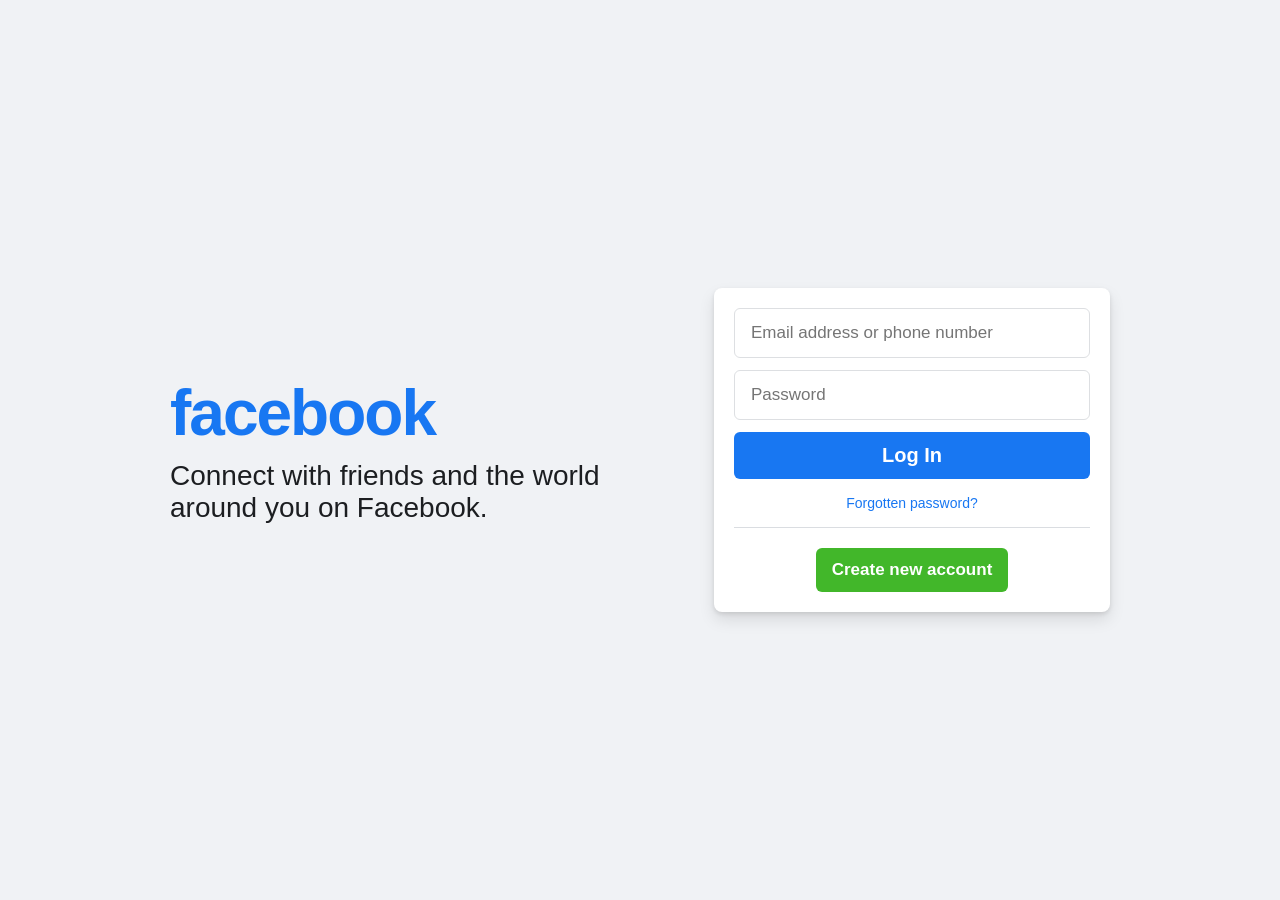
==== index.html @ 74189f56 "first commit" ====
<!DOCTYPE html>
<html lang="en">
<head>
    <meta charset="UTF-8">
    <meta name="viewport" content="width=device-width, initial-scale=1.0">
    <title>Facebook - log in or sign up</title>
    <link rel="stylesheet" href="style.css">
</head>
<body>
    <div class="main-container">
    <div class="left-section">
            <h1 class="fb-logo">facebook</h1>
            <p class="fb-tagline">Connect with friends and the world around you on Facebook.</p>
        </div>

        <div class="right-section">
            <div class="login-card">
                <form>
                    <input type="text" placeholder="Email address or phone number" required>
                    <input type="password" placeholder="Password" required>
                    <button type="submit" class="login-btn">Log In</button>
                </form>
                <a href="#" class="forgot-link">Forgotten password?</a>
                <hr class="divider">
                <button class="create-btn">Create new account</button>
            </div>
        </div>
    </div>
</body>
</html>
---- style.css ----
* {
    margin: 0;
    padding: 0;
    box-sizing: border-box;
    font-family: Helvetica, Arial, sans-serif;
}

body {
    background-color: #f0f2f5;
    height: 100vh;
    display: flex;
    justify-content: center;
    align-items: center;
}

.main-container {
    display: flex;
    justify-content: space-between;
    align-items: center;
    width: 980px;
    padding: 20px;
}

.left-section {
    width: 500px;
    padding-right: 32px;
}

.fb-logo {
    color: #1877f2;
    font-size: 4rem;
    font-weight: bold;
    letter-spacing: -2px;
    margin-bottom: 10px;
}

.fb-tagline {
    font-size: 28px;
    line-height: 32px;
    color: #1c1e21;
}

.right-section {
    width: 396px;
    display: flex;
    flex-direction: column;
    align-items: center;
}

.login-card {
    background-color: #ffffff;
    display: flex;
    flex-direction: column;
    padding: 20px;
    border-radius: 8px;
    box-shadow: 0 2px 4px rgba(0, 0, 0, 0.1), 0 8px 16px rgba(0, 0, 0, 0.1);
    width: 100%;
    text-align: center;
}

.login-card input {
    width: 100%;
    padding: 14px 16px;
    margin-bottom: 12px;
    font-size: 17px;
    border: 1px solid #dddfe2;
    border-radius: 6px;
    outline: none;
}

.login-card input:focus {
    border-color: #1877f2;
    box-shadow: 0 0 0 2px #e7f3ff;
}

.login-btn {
    width: 100%;
    background-color: #1877f2;
    color: white;
    border: none;
    border-radius: 6px;
    font-size: 20px;
    font-weight: bold;
    padding: 12px;
    cursor: pointer;
    transition: background-color 0.2s;
}

.login-btn:hover {
    background-color: #166fe5;
}

.forgot-link {
    color: #1877f2;
    font-size: 14px;
    text-decoration: none;
    margin: 16px 0;
    display: inline-block;
}

.forgot-link:hover {
    text-decoration: underline;
}

.divider {
    border: none;
    border-bottom: 1px solid #dadde1;
    margin-bottom: 20px;
}

.create-btn {
    background-color: #42b72a;
    color: white;
    border: none;
    border-radius: 6px;
    font-size: 17px;
    font-weight: bold;
    padding: 12px 16px;
    cursor: pointer;
    margin: 0 auto;
    display: block;
    width: auto;
    transition: background-color 0.2s;
}

.create-btn:hover {
    background-color: #36a420;
}
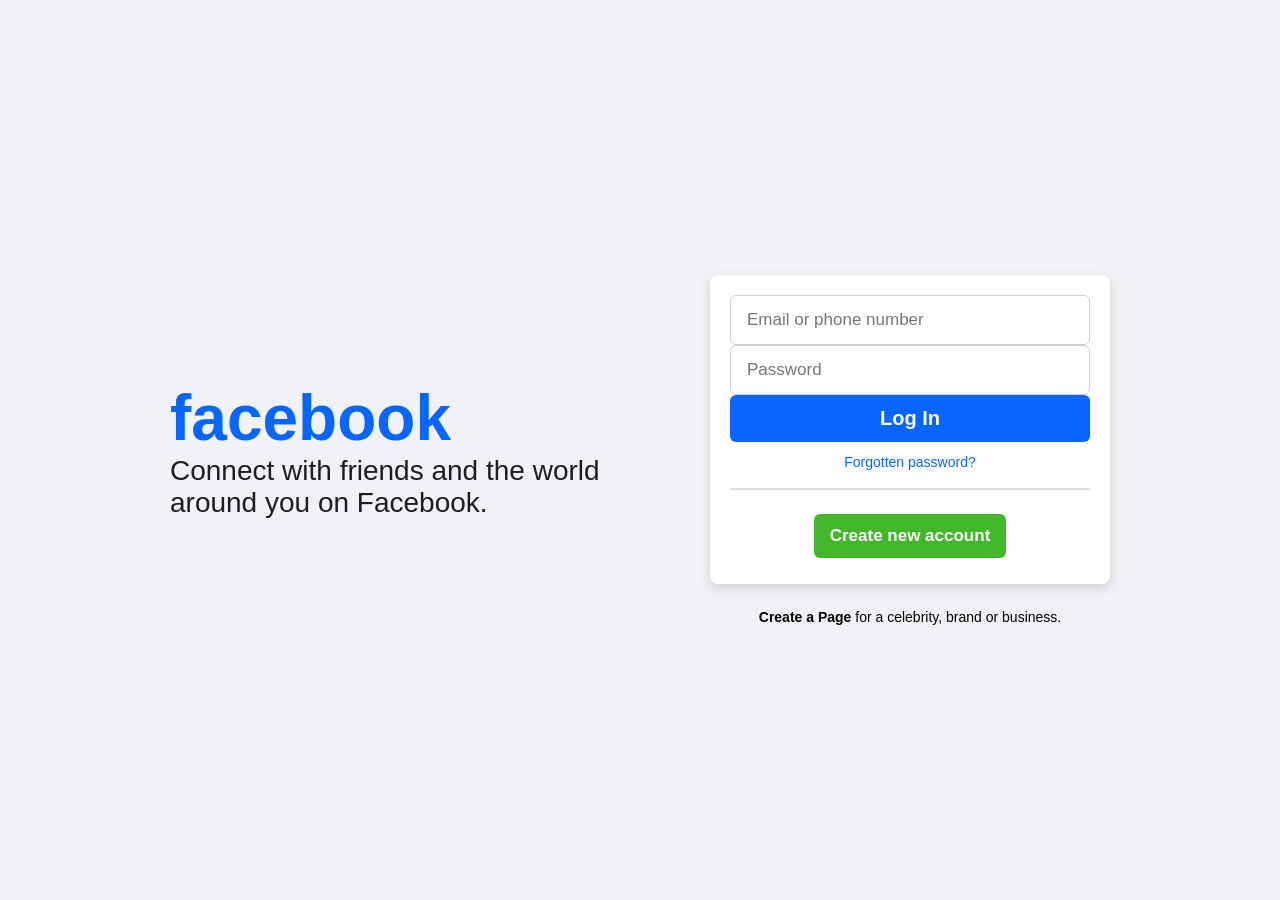
==== commit 5a21b3d7: "Complete Facebook project with login, signup and dashboard" ====
--- a/index.html
+++ b/index.html
@@ -3,28 +3,35 @@
 <head>
     <meta charset="UTF-8">
     <meta name="viewport" content="width=device-width, initial-scale=1.0">
-    <title>Facebook - log in or sign up</title>
+    <title>Facebook - Log In or Sign Up</title>
     <link rel="stylesheet" href="style.css">
 </head>
-<body>
-    <div class="main-container">
-    <div class="left-section">
-            <h1 class="fb-logo">facebook</h1>
-            <p class="fb-tagline">Connect with friends and the world around you on Facebook.</p>
+<body class="auth-body">
+
+    <div class="auth-container">
+        <!-- Left Side: Facebook Branding -->
+        <div class="auth-left">
+            <h1 class="fb-logo-text">facebook</h1>
+            <p>Connect with friends and the world around you on Facebook.</p>
         </div>
 
-        <div class="right-section">
-            <div class="login-card">
-                <form>
-                    <input type="text" placeholder="Email address or phone number" required>
+        <!-- Right Side: Login Box -->
+        <div class="auth-right">
+            <div class="auth-card">
+                <form action="dashboard.html">
+                    <input type="text" placeholder="Email or phone number" required>
                     <input type="password" placeholder="Password" required>
-                    <button type="submit" class="login-btn">Log In</button>
+                    <button type="submit" class="btn-login">Log In</button>
                 </form>
-                <a href="#" class="forgot-link">Forgotten password?</a>
-                <hr class="divider">
-                <button class="create-btn">Create new account</button>
+                <a href="#" class="forgot-pass">Forgotten password?</a>
+                <hr>
+                <div class="create-account-container">
+                    <a href="signup.html" class="btn-create">Create new account</a>
+                </div>
             </div>
+            <p class="auth-footer-text"><b>Create a Page</b> for a celebrity, brand or business.</p>
         </div>
     </div>
+
 </body>
 </html>
--- a/style.css
+++ b/style.css
@@ -2,18 +2,19 @@
     margin: 0;
     padding: 0;
     box-sizing: border-box;
-    font-family: Helvetica, Arial, sans-serif;
-}
-
-body {
+    font-family: Arial, sans-serif;
+}
+
+/* --- AUTHENTICATION PAGES (Login & Signup) --- */
+.auth-body {
     background-color: #f0f2f5;
-    height: 100vh;
     display: flex;
     justify-content: center;
     align-items: center;
-}
-
-.main-container {
+    min-height: 100vh;
+}
+
+.auth-container {
     display: flex;
     justify-content: space-between;
     align-items: center;
@@ -21,61 +22,58 @@
     padding: 20px;
 }
 
-.left-section {
-    width: 500px;
-    padding-right: 32px;
-}
-
-.fb-logo {
-    color: #1877f2;
-    font-size: 4rem;
+.auth-left {
+    width: 50%;
+    padding-right: 30px;
+}
+
+.fb-logo-text {
+    font-size: 64px;
+    color: #0866ff;
     font-weight: bold;
-    letter-spacing: -2px;
-    margin-bottom: 10px;
-}
-
-.fb-tagline {
+}
+
+.auth-left p {
     font-size: 28px;
     line-height: 32px;
     color: #1c1e21;
 }
 
-.right-section {
-    width: 396px;
+.auth-right {
+    width: 400px;
     display: flex;
     flex-direction: column;
     align-items: center;
 }
 
-.login-card {
+.auth-card, .signup-card {
     background-color: #ffffff;
-    display: flex;
-    flex-direction: column;
+    width: 100%;
     padding: 20px;
     border-radius: 8px;
-    box-shadow: 0 2px 4px rgba(0, 0, 0, 0.1), 0 8px 16px rgba(0, 0, 0, 0.1);
-    width: 100%;
-    text-align: center;
-}
-
-.login-card input {
+    box-shadow: 0 4px 12px rgba(0, 0, 0, 0.15);
+    display: flex;
+    flex-direction: column;
+    gap: 12px;
+}
+
+.auth-card input, .signup-card input, .signup-card select {
     width: 100%;
     padding: 14px 16px;
-    margin-bottom: 12px;
     font-size: 17px;
-    border: 1px solid #dddfe2;
+    border: 1px solid #ccd0d5;
     border-radius: 6px;
     outline: none;
 }
 
-.login-card input:focus {
-    border-color: #1877f2;
+.auth-card input:focus, .signup-card input:focus {
+    border-color: #0866ff;
     box-shadow: 0 0 0 2px #e7f3ff;
 }
 
-.login-btn {
+.btn-login {
     width: 100%;
-    background-color: #1877f2;
+    background-color: #0866ff;
     color: white;
     border: none;
     border-radius: 6px;
@@ -83,46 +81,334 @@
     font-weight: bold;
     padding: 12px;
     cursor: pointer;
-    transition: background-color 0.2s;
-}
-
-.login-btn:hover {
-    background-color: #166fe5;
-}
-
-.forgot-link {
-    color: #1877f2;
+}
+
+.btn-login:hover {
+    background-color: #1877f2;
+}
+
+.auth-card hr {
+    margin: 6px 0;
+    border: 0.5px solid #dadde1;
+}
+
+.forgot-pass {
+    text-align: center;
+    color: #0866ff;
+    text-decoration: none;
     font-size: 14px;
-    text-decoration: none;
-    margin: 16px 0;
-    display: inline-block;
-}
-
-.forgot-link:hover {
+}
+
+.forgot-pass:hover {
     text-decoration: underline;
 }
 
-.divider {
-    border: none;
-    border-bottom: 1px solid #dadde1;
-    margin-bottom: 20px;
-}
-
-.create-btn {
+.create-account-container {
+    display: flex;
+    justify-content: center;
+    padding: 6px 0;
+}
+
+.btn-create {
     background-color: #42b72a;
+    color: white;
+    padding: 12px 16px;
+    border-radius: 6px;
+    font-size: 17px;
+    font-weight: bold;
+    text-decoration: none;
+}
+
+.btn-create:hover {
+    background-color: #36a420;
+}
+
+.auth-footer-text {
+    margin-top: 25px;
+    font-size: 14px;
+    text-align: center;
+}
+
+/* --- SIGNUP PAGE SPECIFIC STYLES --- */
+.signup-container {
+    width: 430px;
+    display: flex;
+    flex-direction: column;
+    align-items: center;
+}
+
+.fb-signup-logo {
+    font-size: 40px;
+    color: #0866ff;
+    margin-bottom: 10px;
+}
+
+.signup-header h2 {
+    font-size: 25px;
+    color: #1c1e21;
+}
+
+.signup-header p {
+    font-size: 15px;
+    color: #606770;
+}
+
+.name-row, .dob-row {
+    display: flex;
+    gap: 10px;
+}
+
+.dob-label, .gender-label {
+    font-size: 12px;
+    color: #606770;
+    margin-top: 4px;
+}
+
+.gender-row {
+    display: flex;
+    justify-content: space-between;
+    gap: 10px;
+}
+
+.gender-row label {
+    flex: 1;
+    border: 1px solid #ccd0d5;
+    padding: 8px;
+    border-radius: 6px;
+    display: flex;
+    justify-content: space-between;
+    font-size: 15px;
+    cursor: pointer;
+}
+
+.legal-text {
+    font-size: 11px;
+    color: #777;
+    line-height: 14px;
+}
+
+.legal-text a {
+    color: #385898;
+    text-decoration: none;
+}
+
+.signup-btn-container {
+    display: flex;
+    justify-content: center;
+}
+
+.btn-signup {
+    background-color: #00a400;
     color: white;
     border: none;
     border-radius: 6px;
-    font-size: 17px;
+    font-size: 18px;
     font-weight: bold;
-    padding: 12px 16px;
+    padding: 8px 60px;
     cursor: pointer;
-    margin: 0 auto;
-    display: block;
-    width: auto;
-    transition: background-color 0.2s;
-}
-
-.create-btn:hover {
-    background-color: #36a420;
+}
+
+.login-link-container {
+    text-align: center;
+    margin-top: 5px;
+}
+
+.login-link-container a {
+    color: #1877f2;
+    text-decoration: none;
+    font-size: 14px;
+}
+
+/* --- DASHBOARD STYLES --- */
+.dashboard-body {
+    background-color: #f0f2f5;
+    color: #050505;
+}
+
+.topbar {
+    display: flex;
+    justify-content: space-between;
+    align-items: center;
+    height: 56px;
+    background-color: #ffffff;
+    position: sticky;
+    top: 0;
+    box-shadow: 0 2px 4px rgba(0, 0, 0, 0.1);
+    padding: 0 16px;
+    z-index: 100;
+}
+
+.topbar-left {
+    display: flex;
+    align-items: center;
+    gap: 8px;
+}
+
+.topbar-left .logo i {
+    font-size: 40px;
+    color: #0866ff;
+}
+
+.search-box {
+    display: flex;
+    align-items: center;
+    background-color: #f0f2f5;
+    border-radius: 50px;
+    padding: 8px 12px;
+    gap: 8px;
+}
+
+.search-box input {
+    border: none;
+    background: transparent;
+    outline: none;
+}
+
+.topbar-center {
+    display: flex;
+    gap: 10px;
+}
+
+.nav-icon {
+    font-size: 20px;
+    color: #65676b;
+    padding: 10px 30px;
+    border-radius: 8px;
+    text-decoration: none;
+}
+
+.nav-icon.active {
+    color: #0866ff;
+    border-bottom: 3px solid #0866ff;
+}
+
+.topbar-right {
+    display: flex;
+    align-items: center;
+    gap: 10px;
+}
+
+.menu-icon, .logout-btn {
+    width: 40px;
+    height: 40px;
+    background-color: #e4e6eb;
+    border-radius: 50%;
+    display: flex;
+    justify-content: center;
+    align-items: center;
+    cursor: pointer;
+    color: #050505;
+    text-decoration: none;
+}
+
+.main-container {
+    display: flex;
+    justify-content: space-between;
+    padding: 20px;
+}
+
+.left-sidebar, .right-sidebar {
+    width: 25%;
+    padding: 10px;
+}
+
+.left-sidebar ul, .right-sidebar ul {
+    list-style: none;
+}
+
+.left-sidebar li, .right-sidebar li {
+    display: flex;
+    align-items: center;
+    gap: 12px;
+    padding: 10px;
+    font-weight: 600;
+    border-radius: 8px;
+}
+
+.feed-area {
+    width: 45%;
+    display: flex;
+    flex-direction: column;
+    gap: 20px;
+}
+
+.create-post, .post-card {
+    background-color: #ffffff;
+    border-radius: 8px;
+    padding: 15px;
+    box-shadow: 0 1px 2px rgba(0, 0, 0, 0.1);
+}
+
+.post-input-top {
+    display: flex;
+    align-items: center;
+    gap: 10px;
+}
+
+.post-input-top img {
+    border-radius: 50%;
+}
+
+.post-input-top input {
+    width: 100%;
+    background-color: #f0f2f5;
+    border: none;
+    padding: 10px 15px;
+    border-radius: 50px;
+    outline: none;
+}
+
+.post-options {
+    display: flex;
+    justify-content: space-around;
+    margin-top: 10px;
+}
+
+.option {
+    display: flex;
+    align-items: center;
+    gap: 8px;
+    font-weight: 600;
+    color: #65676b;
+}
+
+.post-header {
+    display: flex;
+    align-items: center;
+    gap: 10px;
+    margin-bottom: 10px;
+}
+
+.post-header img {
+    border-radius: 50%;
+}
+
+/* --- RESPONSIVE MEDIA QUERIES --- */
+@media (max-width: 900px) {
+    .auth-container {
+        flex-direction: column;
+        width: 100%;
+    }
+    .auth-left {
+        width: 100%;
+        text-align: center;
+        padding-right: 0;
+        margin-bottom: 20px;
+    }
+    .auth-left p {
+        font-size: 18px;
+        line-height: 24px;
+    }
+    .fb-logo-text {
+        font-size: 48px;
+    }
+    .auth-right, .signup-container {
+        width: 100%;
+    }
+    .left-sidebar, .right-sidebar {
+        display: none;
+    }
+    .feed-area {
+        width: 100%;
+    }
 }
